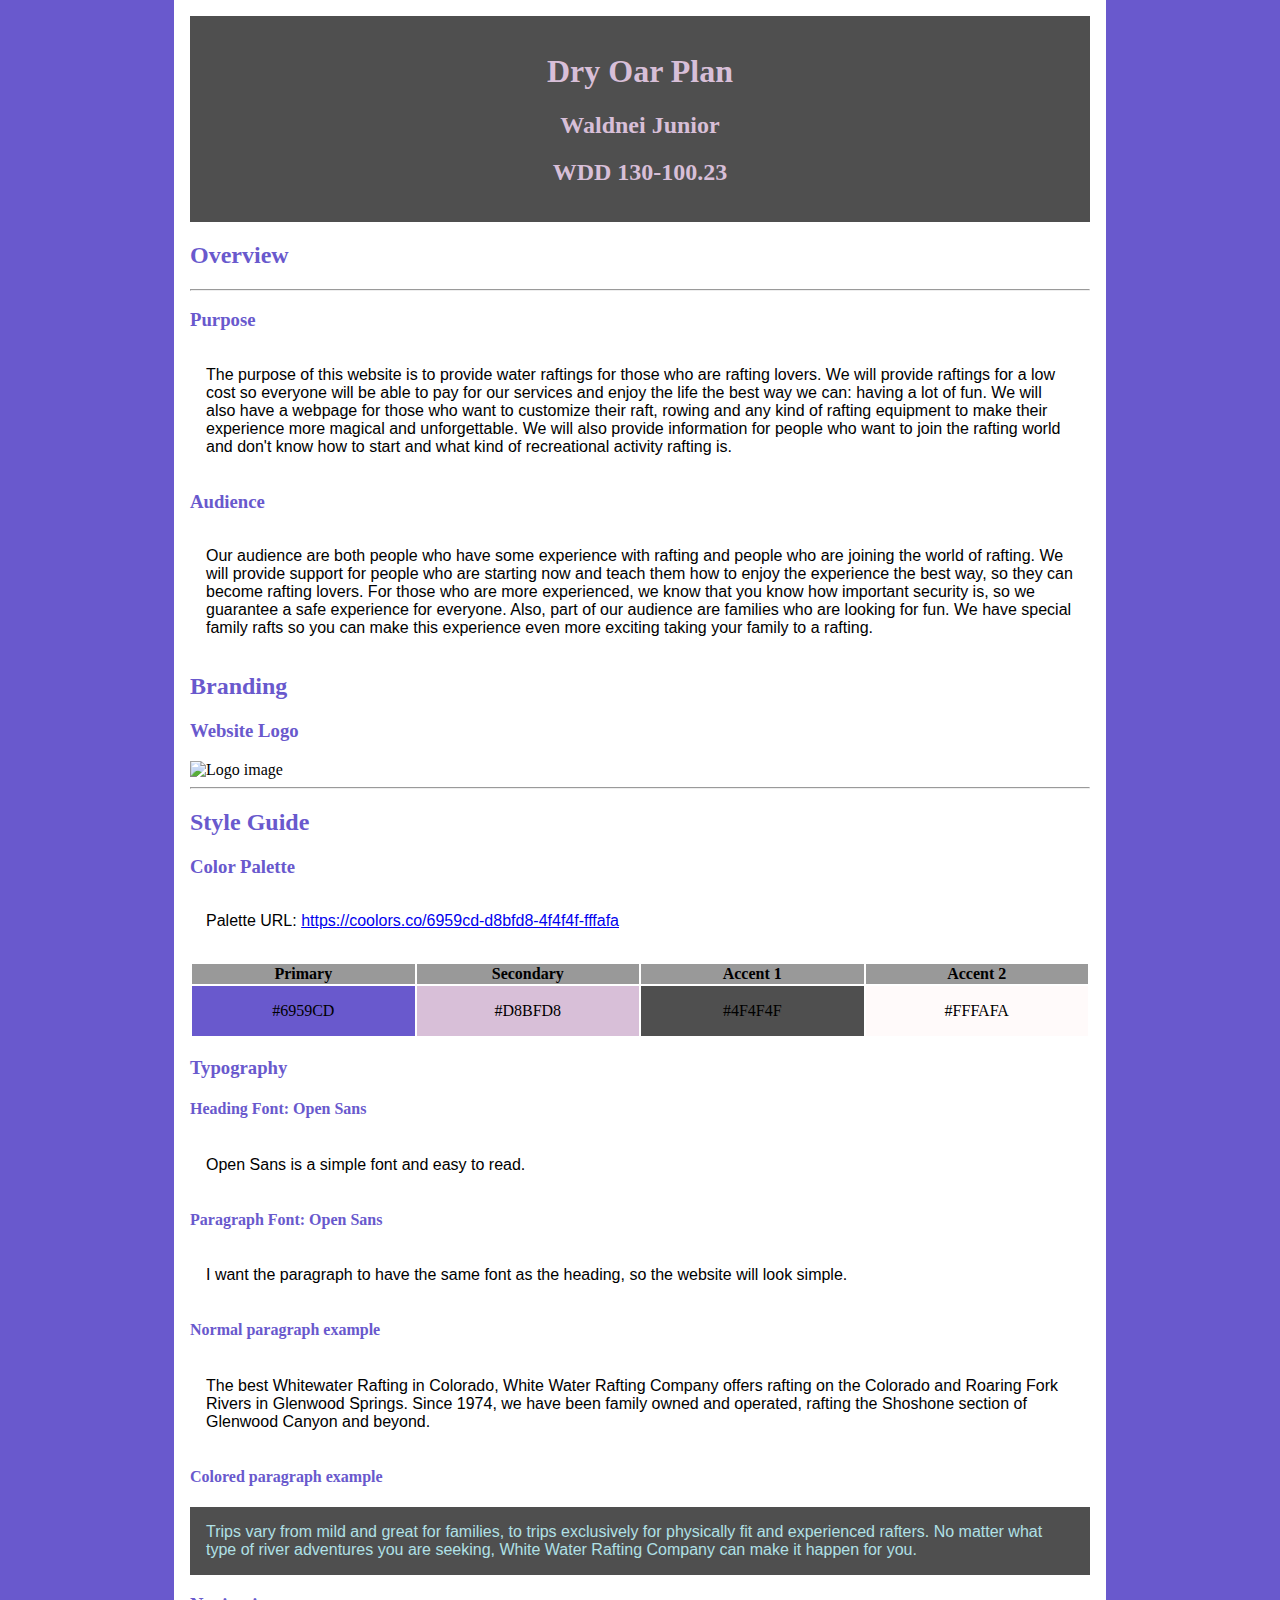
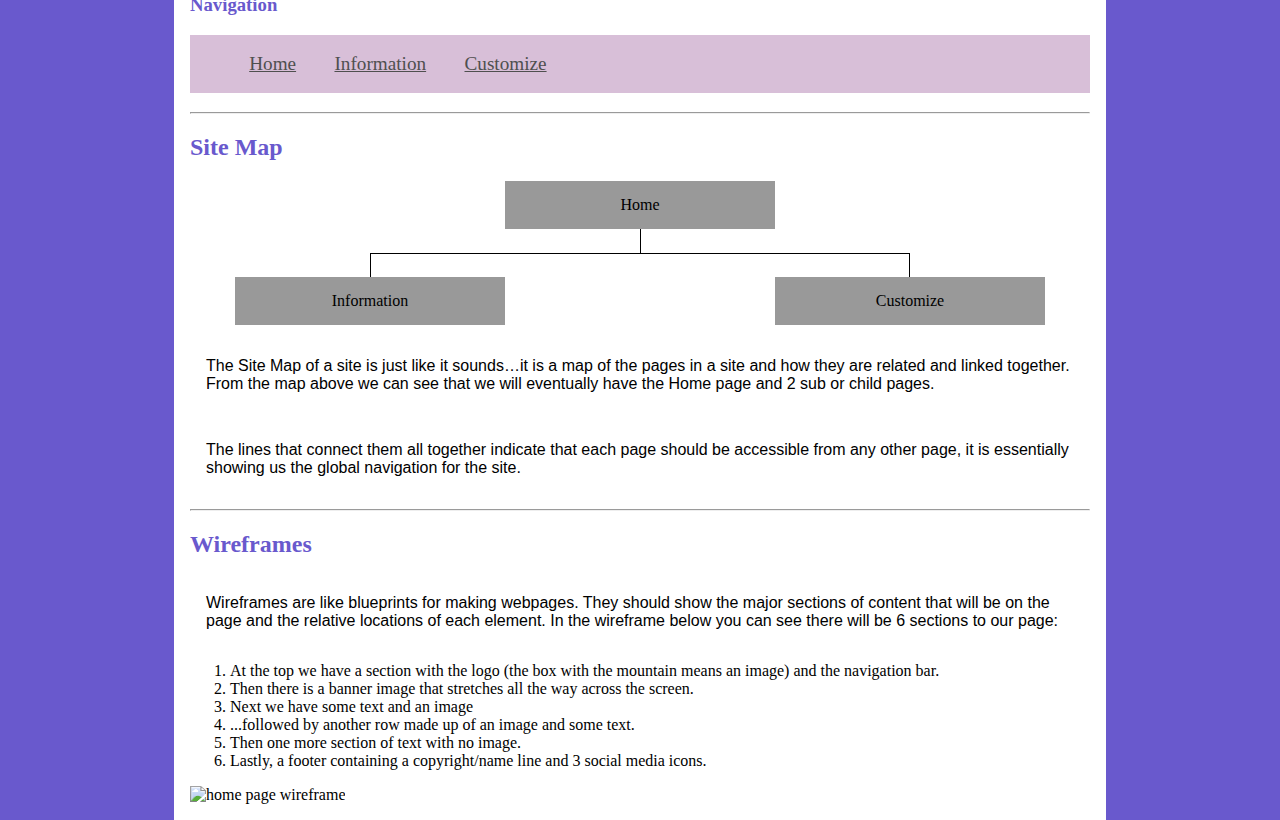
==== site-plan.html @ f0427866 "Initial commit" ====
<!doctype html>
<html lang="en-us">

  <head>
    <meta charset="utf-8">
    <title>Site Plan</title>
    <link type="text/css" rel="stylesheet" href="site-plan.css">
  </head>

  <body>
    <header>
      <h1>Dry Oar Plan</h1>
      <h2>Waldnei Junior</h2>
      <h2>WDD 130-100.23</h2>
      <!-- In the header above, add your name and class number. For example if you are in section 3 you would put WDD 100.03 -->
    </header>
    <main>

      <!-- ------------------------Steps 2-3------------------------------ -->
      <h2>Overview</h2>
      <hr>
      <h3>Purpose</h3>
      <p>The purpose of this website is to provide water raftings for those who are rafting lovers. We will provide raftings for a low cost so everyone will be able to pay for our services and enjoy the life the best way we can: having a lot of fun. We will also have a webpage for those who want to customize their raft, rowing and any kind of rafting equipment to make their experience more magical and unforgettable. We will also provide information for people who want to join the rafting world and don't know how to start and what kind of recreational activity rafting is.</p>  <!-- change this -->


      <h3>Audience</h3>
      <p>Our audience are both people who have some experience with rafting and people who are joining the world of rafting. We will provide support for people who are starting now and teach them how to enjoy the experience the best way, so they can become rafting lovers. For those who are more experienced, we know that you know how important security is, so we guarantee a safe experience for everyone. Also, part of our audience are families who are looking for fun. We have special family rafts so you can make this experience even more exciting taking your family to a rafting. </p>  <!-- change this -->


      <h2>Branding</h2>
      <h3>Website Logo</h3>
      <!-- You are not required to use this logo for your site…but you must have a logo for your website.  I can offer additional logos to use, or you can create your own-->
      <img src="https://byui-cit.github.io/wdd130/resources/images/logos/purpleraft.PNG" alt="Logo image">
      <hr>
      <h2>
        Style Guide
      </h2>

      <!-- ------------------------Steps 4-8------------------------------ -->

      <h3>
        Color Palette
      </h3>
      <!--  The colors you choose for a website are one of the most important decisions you will make. Follow the instructions on the activity in iLearn then return and replace the color codes below with the hex color codes (the 6 digit numbers that show at the bottom of each color) for the colors you have chosen below.  You should have at least 2 colors but do not have to fill in all 4 if you do not need them.  -->

      <!-- Copy and paste the URL to your finished palette below Make sure to paste it into both spots -->
      <p>Palette URL: <a href="https://coolors.co/6959cd-d8bfd8-4f4f4f-fffafa" target="_blank">https://coolors.co/6959cd-d8bfd8-4f4f4f-fffafa</a></p>


      <table class="colors">
        <tr><th>Primary</th><th>Secondary</th><th>Accent 1</th><th>Accent 2</th></tr>
        <!-- Replace the numbers in the boxes below with your hex color codes. Then switch to the site-plan.css file and change your colors there as well. -->
        <tr><td class="primary">#6959CD</td><td class="secondary">#D8BFD8</td><td class="accent1">#4F4F4F</td><td class="accent2">#FFFAFA</td></tr>
      </table>

      <!-- ------------------------Step 9------------------------------ -->

      <h3>
        Typography
      </h3>
      <!-- Choose a font for your paragraphs (body copy) and headlines. What font(s) have you chosen? Why did you choose what you did?  Make sure to review the list of web safe fonts at W3Schools.org as a starting point.  Think also about which of your colors above you might use for background and font colors. -->

      <h4>
        Heading Font: Open Sans  <!-- change this -->
      </h4>
      <p>
        Open Sans is a simple font and easy to read. <!-- change this -->
      </p>

      <h4>
        Paragraph Font: Open Sans <!-- change this -->
      </h4>
      <p>
        I want the paragraph to have the same font as the heading, so the website will look simple.  <!-- change this -->
      </p>

      <h4>
        Normal paragraph example
      </h4>
      <p>
        The best Whitewater Rafting in Colorado, White Water Rafting Company offers rafting on the Colorado and Roaring Fork Rivers in Glenwood Springs.  Since 1974, we have been family owned and operated, rafting the Shoshone section of Glenwood Canyon and beyond.
      </p>
      <h4>
        Colored paragraph example
      </h4>
      <p class="colored">
        Trips vary from mild and great for families, to trips exclusively for physically fit and experienced rafters.  No matter what type of river adventures you are seeking, White Water Rafting Company can make it happen for you. 
      </p>

      <!-- ------------------------Step 10------------------------------ -->

      <h3>
        Navigation
      </h3>
      <!-- Think about how you want your navigation bar to look. In the site-plan.css file change the colors to your colors to get the look you desire. --> 
      <nav><ul>
        <li><a href="#">Home</a></li>
        <li><a href="#">Information</a></li>
        <li><a href="#">Customize</a></li>
        </ul></nav>
      <hr>
      <h2>
        Site Map
      </h2>
      <div class="sitemap">
        <div class="sm-home">
          Home
        </div>
        <div class="sm-page2">
          Information <!-- change this -->
        </div>
        <div class="sm-page3">
          Customize  <!-- change this -->
        </div>

        <div class="top">
          &nbsp;
        </div>
        <div class="left">
          &nbsp;
        </div>
        <div class="right">
          &nbsp;
        </div>

      </div>
      <p>
        The Site Map of a site is just like it sounds…it is a map of the pages in a site and how they are related and linked together. From the map above we can see that we will eventually have the Home page and 2 sub or child pages.
      </p>  
      <p>
        The lines that connect them all together indicate that each page should be accessible from any other page, it is essentially showing us the global navigation for the site.
      </p>
      <!--
Choose your pages that you will create and put the names inside the two child page boxes… Some suggestions are below:

•	FAQ
•	Blog
•	Contact Us
•	Rivers We Run
•	Schedule/Rates/Dates -->
      <hr>
      <h2>
        Wireframes
      </h2>
      <p>
        Wireframes are like blueprints for making webpages.  They should show the major sections of content that will be on the page and the relative locations of each element.  In the wireframe below you can see there will be 6 sections to our page:</p>
      <ol>
        <li>At the top we have a section with the logo (the box with the mountain means an image) and the navigation bar.</li>
        <li>Then there is a banner image that stretches all the way across the screen.</li>
        <li>Next we have some text and an image </li>
        <li>...followed by another row made up of an image and some text.</li>
        <li>Then one more section of text with no image.</li>
        <li>Lastly, a footer containing a copyright/name line and 3  social media icons. </li>

      </ol>
      
      <img src="https://byui-cit.github.io/wdd100/images/wireframe-grid.png" alt="home page wireframe">
    </main>


  </body>

</html>
---- site-plan.css ----
/* if you are using any Google fonts change the font names below to your fonts. 
Any spaces in your font name should be replaced with a +. 
Fonts are separated by a | */
@import url('https://fonts.googleapis.com/css?family=Open+Sans');

:root {
  /* change the values below to your colors from your palette */
  --primary-color: #6959CD;
  --secondary-color: #D8BFD8;
  --accent1-color: #4F4F4F;
  --accent2-color: #FFFAFA;

  /* change the values below to your chosen font(s) */
  --heading-font: "IM Fell French Canon SC";
  --paragraph-font: Lato, Helvetica, sans-serif;

  /* these colors below should be chosen from among your palette colors above */
  --headline-color-on-white: #6959CD;  /* headlines on a white background */ 
  --headline-color-on-color: #D8BFD8; /* headlines on a colored background */ 
  --paragraph-color-on-white: #B0E0E6; /* paragraph text on a white background */ 
  --paragraph-color-on-color: #B0E0E6; /* paragraph text on a colored background */ 
  --text-background-color: #4F4F4F;
  --nav-link-color: #4F4F4F;
  --nav-background-color: #D8BFD8;
  --nav-hover-link-color: #6959CD;
  --nav-hover-background-color: #FFFAFA;
}


/*  Look around below...but DON'T CHANGE ANYTHING! */
html {
  background-color: var(--primary-color);
}
body {
  max-width: 900px;
  margin: 0 auto;
  background-color: white;
  padding: 1em;
}
img {
  max-width: 100%;
}
h1, h2, h3, h4, h5, h6 {
  font-family: var(--heading-font);
  color: var(--headline-color-on-white);
}
header {
  padding: 1em;
  text-align: center;
  color: var(--paragraph-color-on-color);
  background-color: var(--text-background-color);
}
header > h1, header > h2 {
  color: var(--headline-color-on-color);
}

p {
  font-family: var(--paragraph-font);
  color: var(--paragraph-color);
  padding: 1em;
}

.colors {
  width: 100%;
  min-width: 350px;
  margin: auto;
  text-align: center;
}
.colors th {
  background-color: #999;
}
.colors td{
  width: 25%;
  height: 3em;
}

.primary {
  background-color: var(--primary-color);
}
.secondary {
  background-color: var(--secondary-color);
}
.accent1 {
  background-color: var(--accent1-color);
}
.accent2{
  background-color: var(--accent2-color);
}

p.colored {
  background-color: var(--text-background-color);
  color: var(--paragraph-color-on-color);
}

nav {
  background-color: var(--nav-background-color);
  line-height: 3em;
  text-align: center;
  font-size: 1.2em;
}
nav > ul {
  list-style-type: none;
  display: flex;

}
nav a {
  padding:1em;
  min-width: 70px;
}
nav a:link, nav a:visited {
  color: var(--nav-link-color);
}
nav a:hover {
  color: var(--nav-hover-link-color);
  background-color: var(--nav-hover-background-color);
}

.sitemap {
  display: grid;
  justify-content: center;

  grid-template-columns: repeat(6, 15%);
  grid-template-rows: 3em 1.5em 1.5em 3em;
  grid-template-areas: ". . home home . ."
    ". . . top . ."
    ". left left right right ."
    "page2 page2 . . page3 page3";
}
.sitemap > div {

  text-align: center;

}
.sm-home {
  grid-area: home;
  background-color: #999;
  line-height: 3em;
}
.sm-page2 {
  grid-area: page2;
  background-color: #999;
  line-height: 3em;
}
.sm-page3 {
  grid-area: page3;
  background-color: #999;
  line-height: 3em;
}

.top {
  grid-area: top;
  border-left: 1px solid;
}

.left {
  grid-area: left;
  border-top: 1px solid;
  border-left: 1px solid;
}

.right {
  grid-area: right;
  border-top: 1px solid;
  border-right: 1px solid;
}
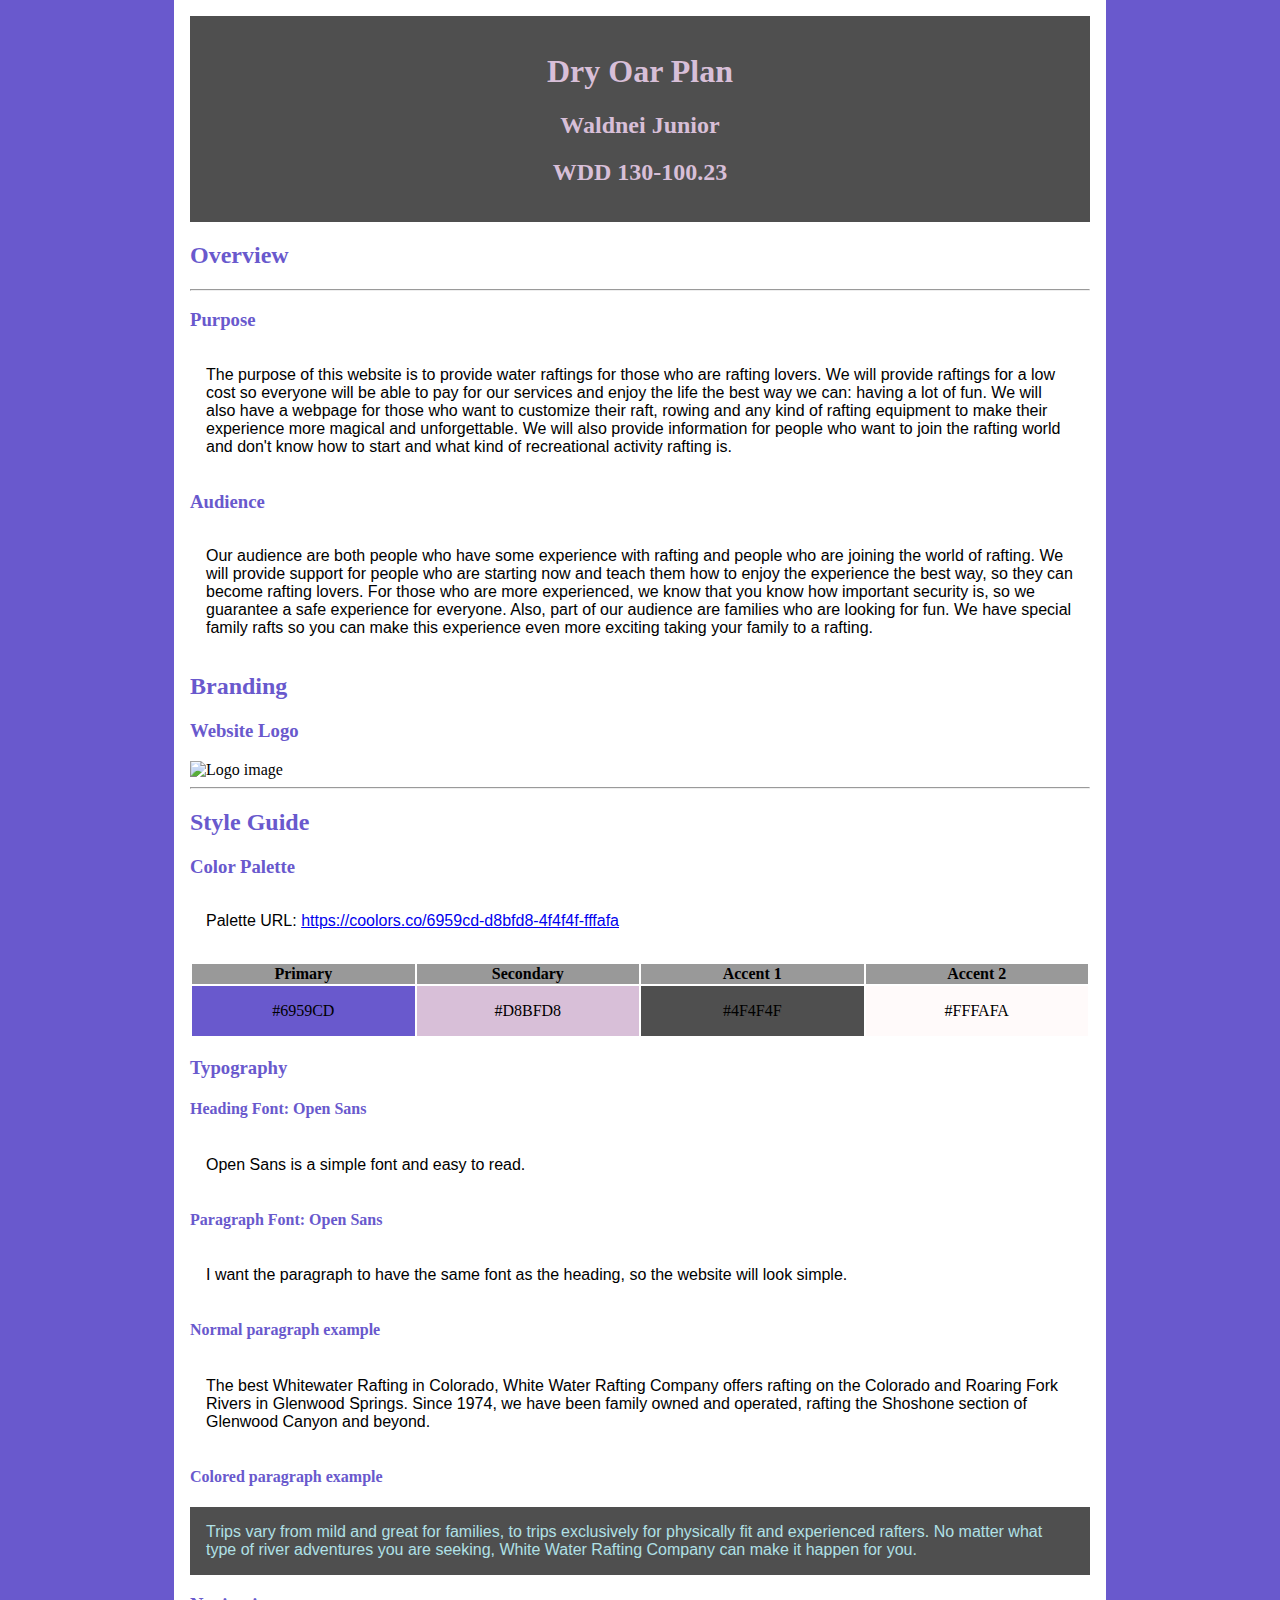
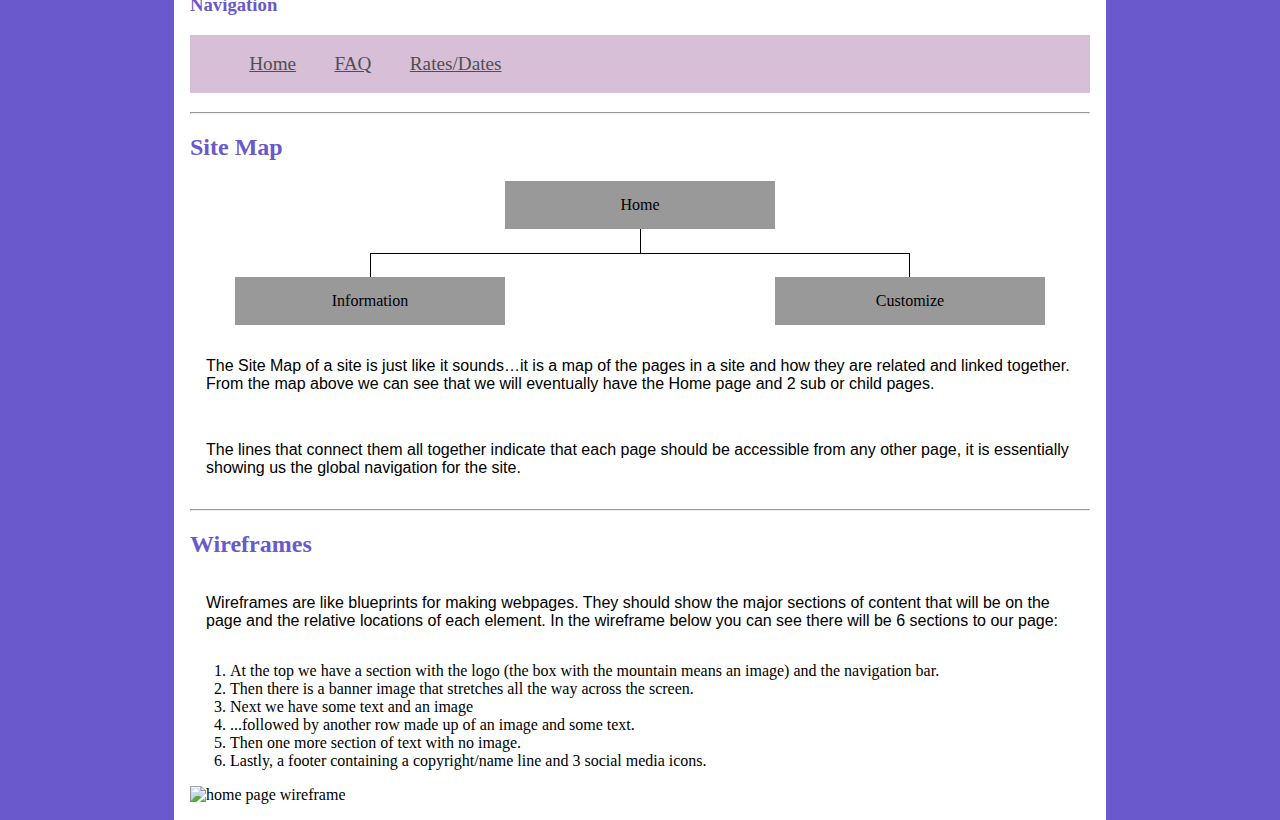
==== commit d372fe34: "Update site-plan.html" ====
--- a/site-plan.html
+++ b/site-plan.html
@@ -95,8 +95,8 @@
       <!-- Think about how you want your navigation bar to look. In the site-plan.css file change the colors to your colors to get the look you desire. --> 
       <nav><ul>
         <li><a href="#">Home</a></li>
-        <li><a href="#">Information</a></li>
-        <li><a href="#">Customize</a></li>
+        <li><a href="#">FAQ</a></li>
+        <li><a href="#">Rates/Dates</a></li>
         </ul></nav>
       <hr>
       <h2>
@@ -160,4 +160,4 @@
 
   </body>
 
-</html>+</html>
